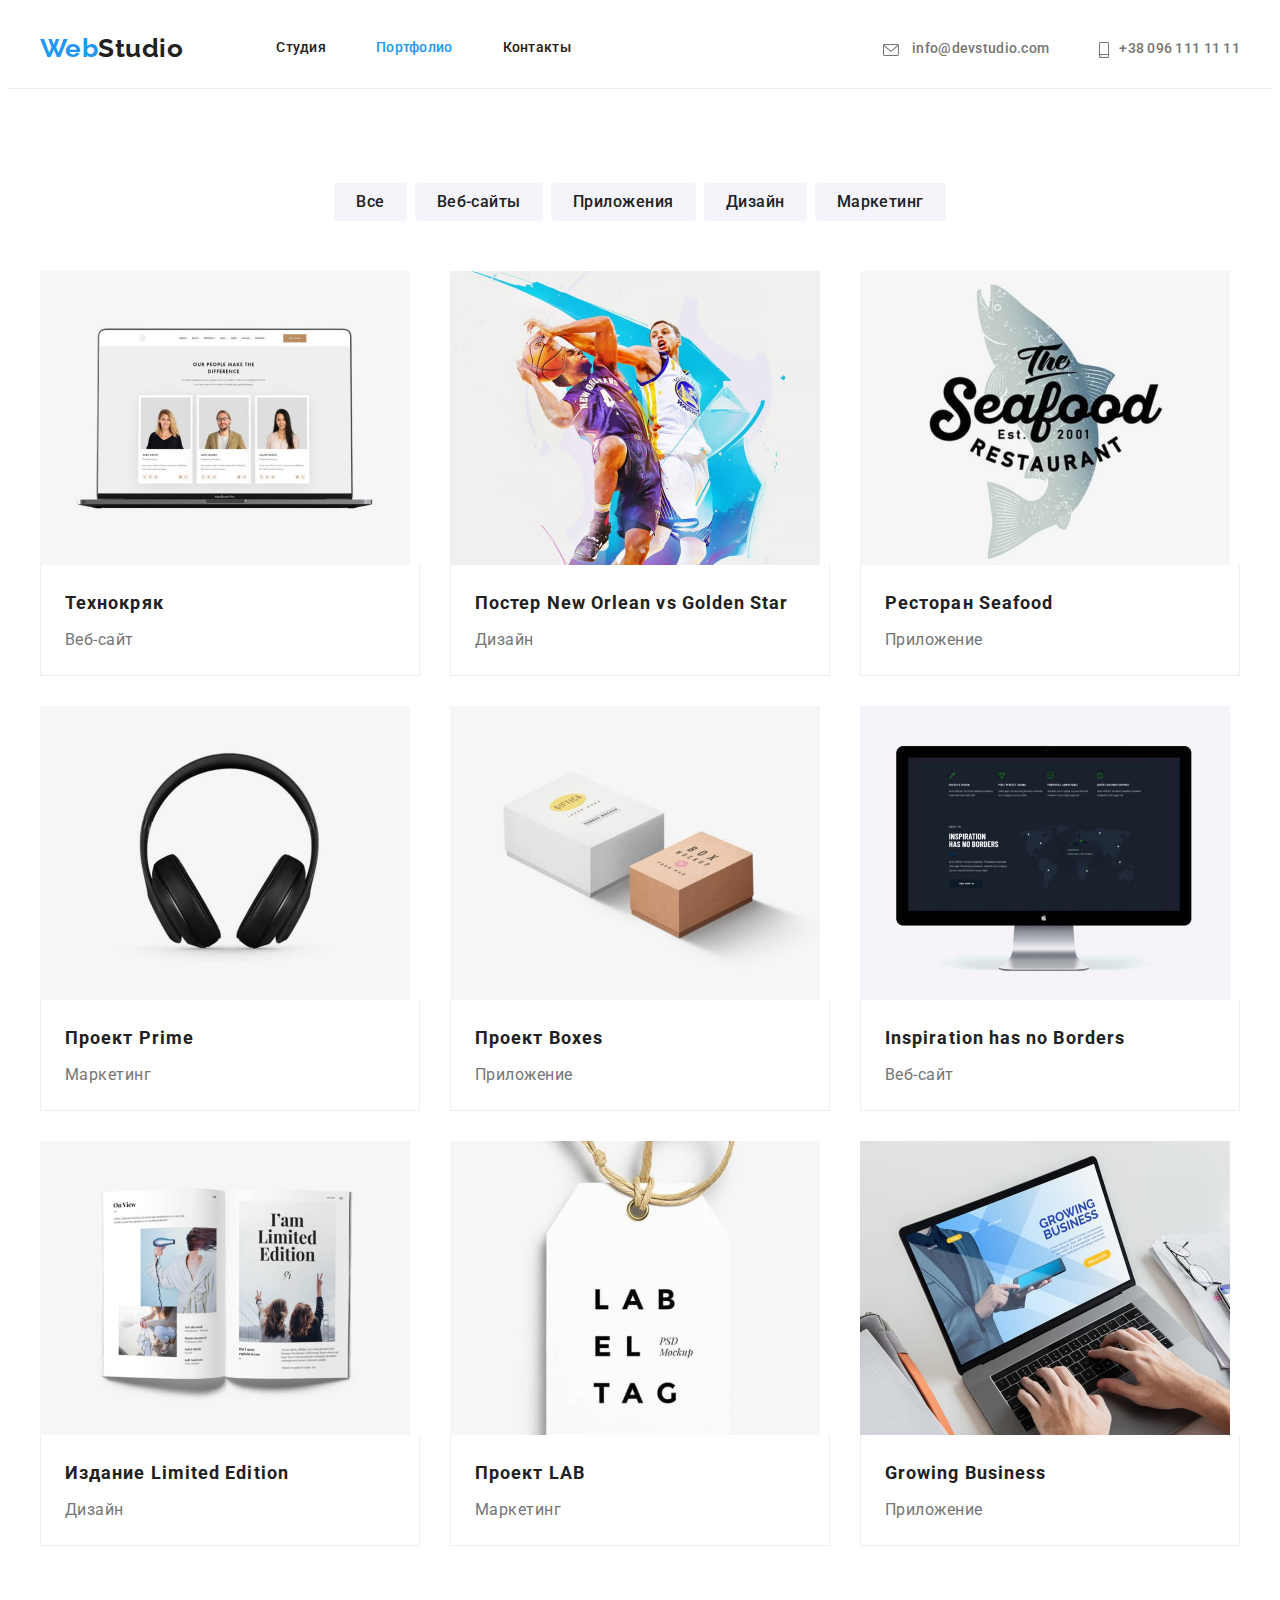
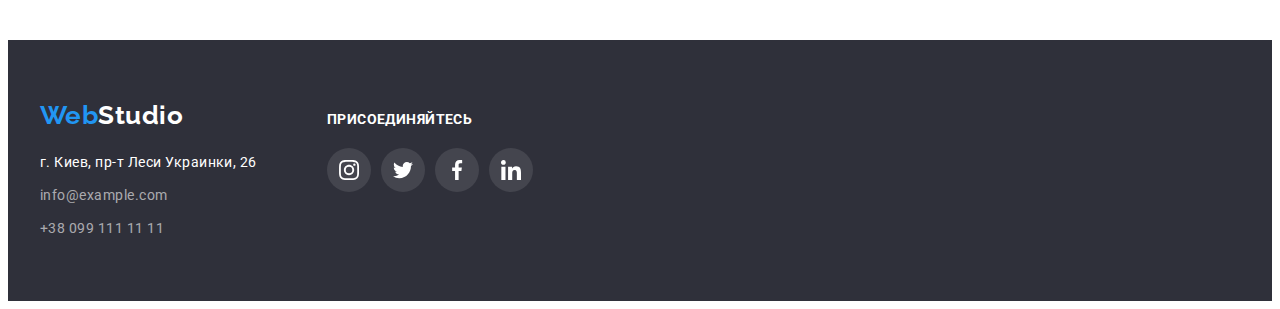
==== portfolio.html @ 871874ec "Initial structure creation" ====
<!DOCTYPE html>
<html lang="ru">
  <head>
    <meta charset="UTF-8" />
    <meta name="description" content="Портфолио вебстудии" />
    <meta http-equiv="X-UA-Compatible" content="IE=edge" />
    <meta name="viewport" content="width=device-width, initial-scale=1.0" />
    <link
      href="https://fonts.googleapis.com/css2?family=Raleway:wght@700&family=Roboto:wght@400;500;700;900&display=swap"
      rel="stylesheet"
    />
    <link
      rel="stylesheet"
      href="https://cdnjs.cloudflare.com/ajax/libs/modern-normalize/1.1.0/modern-normalize.min.css"
      integrity="sha512-wpPYUAdjBVSE4KJnH1VR1HeZfpl1ub8YT/NKx4PuQ5NmX2tKuGu6U/JRp5y+Y8XG2tV+wKQpNHVUX03MfMFn9Q=="
      crossorigin="anonymous"
      referrerpolicy="no-referrer"
    />
    <link rel="stylesheet" href="./css/styles.css" />
    <title>Портфолио</title>
  </head>
  <body>
    <header class="page-header-border">
      <div class="page-header container">
        <nav class="site-nav">
          <a class="logo" href="./index.html" title="На главную" lang="en"
            ><span class="logo accent">Web</span>Studio</a
          >
          <ul class="site-nav-links list">
            <li class="item"><a class="site-nav-link" href="./index.html">Студия</a></li>
            <li class="item">
              <a class="site-nav-link current" href="./portfolio.html">Портфолио</a>
            </li>
            <li class="item"><a class="site-nav-link" href="">Контакты</a></li>
          </ul>
        </nav>
        <ul class="contacts-header list">
          <li class="item">
            <a class="contacts-header-link" href="mailto:info@devstudio.com">
              <svg class="icon-contacts" width="16" height="12">
                <use href="./images/symbol-defs.svg#icon-envelope"></use>
              </svg>
              info@devstudio.com</a
            >
          </li>
          <li class="item">
            <a class="contacts-header-link" href="tel:+380961111111">
              <svg class="icon-contacts" width="10" height="16">
                <use href="./images/symbol-defs.svg#icon-smartphone"></use></svg
              >+38 096 111 11 11</a
            >
          </li>
        </ul>
      </div>
    </header>

    <main>
      <!-- work examples section-->

      <section class="section">
        <div class="container">
          <!-- Filter Buttons -->
          <ul class="filter-buttons list">
            <li class="item"><button class="filter-button" type="button">Все</button></li>
            <li class="item"><button class="filter-button" type="button">Веб-сайты</button></li>
            <li class="item"><button class="filter-button" type="button">Приложения</button></li>
            <li class="item"><button class="filter-button" type="button">Дизайн</button></li>
            <li class="item"><button class="filter-button" type="button">Маркетинг</button></li>
          </ul>

          <ul class="examples-cards list">
            <li class="examples-card">
              <a class="examples-link" href="">
                <img
                  src="./images/portfolio_001.jpg"
                  alt="Веб-сайт на экране ноутбука"
                  width="370"
                  height="294"
                />
                <div class="examples-card-content">
                  <h2 class="examples-title">Технокряк</h2>
                  <p class="examples-text">Веб-сайт</p>
                </div>
              </a>
            </li>
            <li class="examples-card">
              <a class="examples-link" href="">
                <img
                  src="./images/portfolio_002.jpg"
                  alt="Постер с двумя баскетболистами и мячом"
                  width="370"
                  height="294"
                />
                <div class="examples-card-content">
                  <h2 class="examples-title">Постер New Orlean vs Golden Star</h2>
                  <p class="examples-text">Дизайн</p>
                </div>
              </a>
            </li>
            <li class="examples-card">
              <a class="examples-link" href="">
                <img
                  src="./images/portfolio_003.jpg"
                  alt="Логотип реторана на фоне изображения рыбы"
                  width="370"
                  height="294"
                />
                <div class="examples-card-content">
                  <h2 class="examples-title">Ресторан Seafood</h2>
                  <p class="examples-text">Приложение</p>
                </div>
              </a>
            </li>
            <li class="examples-card">
              <a class="examples-link" href="">
                <img
                  src="./images/portfolio_004.jpg"
                  alt="Большие чёрные наушники"
                  width="370"
                  height="294"
                />
                <div class="examples-card-content">
                  <h2 class="examples-title">Проект Prime</h2>
                  <p class="examples-text">Маркетинг</p>
                </div>
              </a>
            </li>
            <li class="examples-card">
              <a class="examples-link" href="">
                <img
                  src="./images/portfolio_005.jpg"
                  alt="Две коробки - белая и коричневая"
                  width="370"
                  height="294"
                />
                <div class="examples-card-content">
                  <h2 class="examples-title">Проект Boxes</h2>
                  <p class="examples-text">Приложение</p>
                </div>
              </a>
            </li>
            <li class="examples-card">
              <a class="examples-link" href="">
                <img
                  src="./images/portfolio_006.jpg"
                  alt="Веб-сайт на экране монитора"
                  width="370"
                  height="294"
                />
                <div class="examples-card-content">
                  <h2 class="examples-title">Inspiration has no Borders</h2>
                  <p class="examples-text">Веб-сайт</p>
                </div>
              </a>
            </li>
            <li class="examples-card">
              <a class="examples-link" href="">
                <img
                  src="./images/portfolio_007.jpg"
                  alt="Раскрытая книга с картинками"
                  width="370"
                  height="294"
                />
                <div class="examples-card-content">
                  <h2 class="examples-title">Издание Limited Edition</h2>
                  <p class="examples-text">Дизайн</p>
                </div>
              </a>
            </li>
            <li class="examples-card">
              <a class="examples-link" href="">
                <img
                  src="./images/portfolio_008.jpg"
                  alt="Картонная бирка"
                  width="370"
                  height="294"
                />
                <div class="examples-card-content">
                  <h2 class="examples-title">Проект LAB</h2>
                  <p class="examples-text">Маркетинг</p>
                </div>
              </a>
            </li>
            <li class="examples-card">
              <a class="examples-link" href="">
                <img
                  src="./images/portfolio_009.jpg"
                  alt="Ноутбук с веб-сайтои на экране"
                  width="370"
                  height="294"
                />
                <div class="examples-card-content">
                  <h2 class="examples-title">Growing Business</h2>
                  <p class="examples-text">Приложение</p>
                </div>
              </a>
            </li>
          </ul>
        </div>
      </section>
    </main>

    <footer class="page-footer">
      <div class="container footer">
        <div>
          <a class="logo white" href="./index.html" title="На главную" lang="en"
            ><span class="logo accent">Web</span>Studio</a
          >
          <address>
            <ul class="list">
              <li class="footer-address">
                <a class="postal-address" href="">г. Киев, пр-т Леси Украинки, 26</a>
              </li>
              <li class="footer-address">
                <a class="contacts-footer" href="mailto:info@example.com">info@example.com</a>
              </li>
              <li class="footer-address">
                <a class="contacts-footer" href="tel:+380991111111">+38 099 111 11 11</a>
              </li>
            </ul>
          </address>
        </div>
        <div class="footer-social">
          <p class="footer-social-title">присоединяйтесь</p>
          <ul class="social-links-list list">
            <li class="item">
              <a href="#" class="social-links transparent-background" aria-label="Instagram">
                <svg class="icon-social" width="20" height="20">
                  <use href="./images/symbol-defs.svg#icon-instagram"></use>
                </svg>
              </a>
            </li>
            <li class="item">
              <a href="#" class="social-links transparent-background" aria-label="Twitter">
                <svg class="icon-social" width="20" height="20">
                  <use href="./images/symbol-defs.svg#icon-twitter"></use>
                </svg>
              </a>
            </li>
            <li class="item">
              <a href="#" class="social-links transparent-background" aria-label="Facebook">
                <svg class="icon-social" width="20" height="20">
                  <use href="./images/symbol-defs.svg#icon-facebook"></use>
                </svg>
              </a>
            </li>
            <li class="item">
              <a href="#" class="social-links transparent-background" aria-label="LinkedIn">
                <svg class="icon-social" width="20" height="20">
                  <use href="./images/symbol-defs.svg#icon-linkedin"></use>
                </svg>
              </a>
            </li>
          </ul>
        </div>
      </div>
    </footer>
  </body>
</html>
---- css/styles.css ----
:root {
  --white-color: #ffffff;
  --white-semitransparent-color: rgba(255, 255, 255, 0.6);
  --secondary-background-color: #f5f4fa;
  --dark-background-color: #2f303a;
  --primary-text-color: #757575;
  --title-text-color: #212121;
  --accent-color: #2196f3;
  --cards-gap: 30px;
  --icon-grey: #afb1b8;
}

body {
  background-color: var(--white-color);
  color: var(--primary-text-color);
  font-family: 'Roboto', sans-serif;
  letter-spacing: 0.03em;
}

/* utilities */
h1,
h2,
h3,
h4,
h5,
h6,
p {
  margin: 0;
}
img {
  display: block;
  max-width: 100%;
  height: auto;
}
.list {
  padding: 0;
  margin: 0;

  list-style: none;
}
.container {
  width: 1200px;
  margin-top: 0;
  margin-bottom: 0;
  margin-left: auto;
  margin-right: auto;
  padding: 0 15px;

  /* outline: 1px solid tomato; */
}

.section {
  padding-top: 94px;
  padding-bottom: 94px;
}

.no-padding-top {
  padding-top: 0;
}

.section-title {
  color: var(--title-text-color);
  margin-bottom: 50px;

  font-weight: 700;
  font-size: 36px;
  line-height: 1.17;
  text-align: center;
}

/* logo */
.logo {
  display: inline-block;
  margin-top: 0;
  margin-bottom: 0;

  color: var(--title-text-color);
  font-family: 'Raleway', sans-serif;
  font-weight: 700;
  font-size: 26px;
  line-height: 1.19;

  text-decoration: none;
}

.white {
  margin-bottom: 20px;

  color: var(--white-color);
}
.accent {
  color: var(--accent-color);
}

/* header */
.page-header {
  display: flex;
  align-items: center;
}
.page-header-border {
  border-bottom: 1px solid #ececec;
}

/* site navigation */

.site-nav {
  display: flex;
  align-items: center;
}
.site-nav-links {
  display: flex;
}

.site-nav-link {
  display: block;
  padding-top: 32px;
  padding-bottom: 32px;

  color: var(--title-text-color);
  font-weight: 500;
  font-size: 14px;
  line-height: 1.14;
  letter-spacing: 0.02em;

  text-decoration: none;
}
.site-nav-links > .item:first-child {
  margin-left: 93px;
}
.site-nav-links > .item:not(:last-child) {
  margin-right: 50px;
}

.site-nav-link:hover,
.site-nav-link:focus,
.site-nav-link.current {
  color: var(--accent-color);
}

/* contacts */

.contacts-header {
  display: flex;
  align-items: center;
  margin-left: auto;
}
.contacts-header > .item:not(:last-child) {
  margin-right: 50px;
}
.contacts-header-link,
.contacts-header-link:visited {
  color: var(--primary-text-color);

  font-weight: 500;
  font-size: 14px;
  line-height: 1.14;
  letter-spacing: 0.02em;

  text-decoration: none;
}
.icon-contacts {
  vertical-align: middle;
  margin-right: 10px;
  fill: currentColor;
}

.contacts-footer,
.contacts-footer:visited {
  margin-top: 0;
  margin-bottom: 0;
  color: var(--white-semitransparent-color);

  font-style: normal;
  font-size: 14px;
  line-height: 1.71;

  text-decoration: none;
}
.contacts-header-link:hover,
.contacts-header-link:focus,
.contacts-footer:hover,
.contacts-footer:focus {
  color: var(--accent-color);
}
.postal-address {
  color: var(--white-color);
  font-style: normal;
  font-size: 14px;
  line-height: 1.71;
  text-decoration: none;
}

/* hero section */
.hero {
  padding-top: 200px;
  padding-bottom: 200px;
  height: 600px;
  max-width: 1600px;
  margin-left: auto;
  margin-right: auto;

  background-color: #c4c4c4;
  background-image: linear-gradient(to right, rgba(47, 48, 58, 0.4), rgba(47, 48, 58, 0.4)),
    url('../images/hero-background.jpg');
  background-position: center;
  background-size: cover;
  background-repeat: no-repeat;

  text-align: center;
}
.hero-title {
  margin-bottom: 30px;

  color: var(--white-color);
  font-weight: 900;
  font-size: 44px;
  line-height: 1.36;
  text-align: center;
  letter-spacing: 0.06em;
  text-transform: uppercase;
}
.hero-button {
  min-width: 200px;
  min-height: 50px;
  padding: 10px 32px;
  margin-top: 0;
  margin-bottom: 0;

  cursor: pointer;
  border: 1px transparent;
  border-radius: 4px;
  color: var(--white-color);
  background-color: var(--accent-color);

  font-family: inherit;
  font-weight: 700;
  font-size: 16px;
  line-height: 1.88;
  text-align: center;
  letter-spacing: 0.06em;
}

/* features section */
.features-cards {
  display: flex;
  align-items: flex-start;
}
.features-card {
  flex-basis: calc((100% - (var(--cards-gap) * 3)) / 4);
}
.icon-features-block {
  display: flex;
  justify-content: center;
  align-items: center;
  height: 120px;
  margin-bottom: 30px;

  background-color: var(--secondary-background-color);
  border-radius: 4px;
}
.features-card:not(:last-child) {
  margin-right: var(--cards-gap);
}
.features-title {
  margin-bottom: 10px;

  color: var(--title-text-color);
  font-weight: 700;
  font-size: 14px;
  line-height: 1.14;
  text-transform: uppercase;
}
.features-text {
  font-size: 14px;
  line-height: 1.71;
}

/* specialisation section */
.specialisation-list {
  display: flex;
}
.specialisation-list > .item {
  flex-basis: calc((100% - (var(--cards-gap) * 2)) / 3);
}
.specialisation-list > .item:not(:last-child) {
  margin-right: var(--cards-gap);
}

/* our team section */
.team {
  background-color: var(--secondary-background-color);
}
.team-cards {
  display: flex;
}
.team-card {
  flex-basis: calc((100% - (var(--cards-gap) * 3)) / 4);

  background-color: var(--white-color);

  border-bottom-left-radius: 4px;
  border-bottom-right-radius: 4px;
  box-shadow: 0px 1px 3px rgba(0, 0, 0, 0.12), 0px 1px 1px rgba(0, 0, 0, 0.14),
    0px 2px 1px rgba(0, 0, 0, 0.2);
}
.team-card:not(:last-child) {
  margin-right: var(--cards-gap);
}
.team-card-content {
  padding-top: 30px;
  padding-bottom: 30px;
  padding-left: 32px;
  padding-right: 32px;
}
.team-member-title {
  margin-bottom: 10px;

  color: var(--title-text-color);
  font-weight: 500;
  font-size: 16px;
  line-height: 1.19;
  text-align: center;
}
.team-text {
  margin-bottom: 16px;

  font-size: 16px;
  line-height: 1.19;
  text-align: center;
}
.social-links-list {
  display: flex;
  align-items: center;
}
.social-links-list > .item:not(:last-child) {
  margin-right: 10px;
}
.social-links {
  display: flex;
  justify-content: center;
  align-items: center;

  height: 44px;
  width: 44px;

  color: var(--icon-grey);
  border-radius: 50%;
}
.icon-social {
  display: block;
  fill: currentColor;
}

.social-links:hover,
.social-links:focus {
  background-color: var(--accent-color);
  color: var(--white-color);
}

/* clients section */

.clients {
  display: flex;
  align-items: center;
}
.clients > .item {
  flex-basis: calc(100% - (5 * var(--cards-gap)) / 6);
}
.clients > .item:not(:last-child) {
  margin-right: var(--cards-gap);
}
.clients-link,
.clients-link:visited {
  display: flex;
  justify-content: center;
  align-items: center;
  width: 100%;
  height: 92px;

  color: var(--icon-grey);
  border: 1px solid var(--icon-grey);
  border-radius: 4px;
  text-decoration: none;
}
.clients-link:hover,
.clients-link:focus {
  border-color: var(--accent-color);
  color: var(--accent-color);
}
.icon-clients {
  display: block;
  fill: currentColor;
}

/* filter buttons */

.filter-buttons {
  display: flex;
  justify-content: center;
  margin-bottom: 50px;
}
.filter-button {
  min-height: 38px;
  padding-top: 6px;
  padding-bottom: 6px;
  padding-left: 22px;
  padding-right: 22px;

  color: var(--title-text-color);
  background-color: var(--secondary-background-color);
  cursor: pointer;
  border: 1px transparent;
  border-radius: 4px;

  font-family: inherit;
  font-weight: 500;
  font-size: 16px;
  line-height: 1.63;
  text-align: center;
  letter-spacing: 0.03em;
}
.filter-buttons > .item:not(:last-child) {
  padding-right: 8px;
}
.filter-button:hover,
.filter-button:focus {
  color: var(--white-color);
  background-color: var(--accent-color);
  box-shadow: 0px 3px 1px rgba(0, 0, 0, 0.1), 0px 1px 2px rgba(0, 0, 0, 0.08),
    0px 2px 2px rgba(0, 0, 0, 0.12);
}

/* work examples section */
/* grid container */

.examples-cards {
  display: flex;
  flex-wrap: wrap;
  margin-top: calc(-1 * var(--cards-gap));
  margin-left: calc(-1 * var(--cards-gap));
}
.examples-link,
.examples-link:visited {
  text-decoration: none;
}
.examples-card {
  flex-basis: calc(100% / 3 - var(--cards-gap));

  margin-left: var(--cards-gap);
  margin-top: var(--cards-gap);

  background-color: var(--white-color);
}
.examples-card:hover,
.examples-card:focus {
  box-shadow: 0px 1px 1px rgba(0, 0, 0, 0.12), 0px 4px 4px rgba(0, 0, 0, 0.06),
    1px 4px 6px rgba(0, 0, 0, 0.16);
}
.examples-card-content {
  padding-top: 20px;
  padding-bottom: 20px;
  padding-left: 24px;
  padding-right: 24px;

  --border-card-color: #eeeeee;

  border-bottom: 1px solid var(--border-card-color);
  border-left: 1px solid var(--border-card-color);
  border-right: 1px solid var(--border-card-color);
}
.examples-title {
  color: var(--title-text-color);
  margin-bottom: 4px;

  font-weight: 700;
  font-size: 18px;
  line-height: 2;
  letter-spacing: 0.06em;
}
.examples-text {
  font-size: 16px;
  line-height: 1.88;
}
.examples-link,
.examples-link:visited {
  color: var(--primary-text-color);
  text-decoration: none;
}

/* page footer */
.page-footer {
  padding-top: 60px;
  padding-bottom: 60px;

  background-color: var(--dark-background-color);
}
.footer {
  display: flex;
  align-items: flex-start;
}
.footer-address:not(:last-child) {
  margin-bottom: 9px;
}
.footer-social {
  margin-left: 70px;
  padding-top: 12px;
  color: var(--white-color);
}
.footer-social-title {
  margin-bottom: 20px;

  font-weight: 700;
  font-size: 14px;
  line-height: 1.14;
  letter-spacing: 0.03em;
  text-transform: uppercase;
}
.transparent-background {
  color: var(--white-color);
  background-color: rgba(255, 255, 255, 0.1);
}
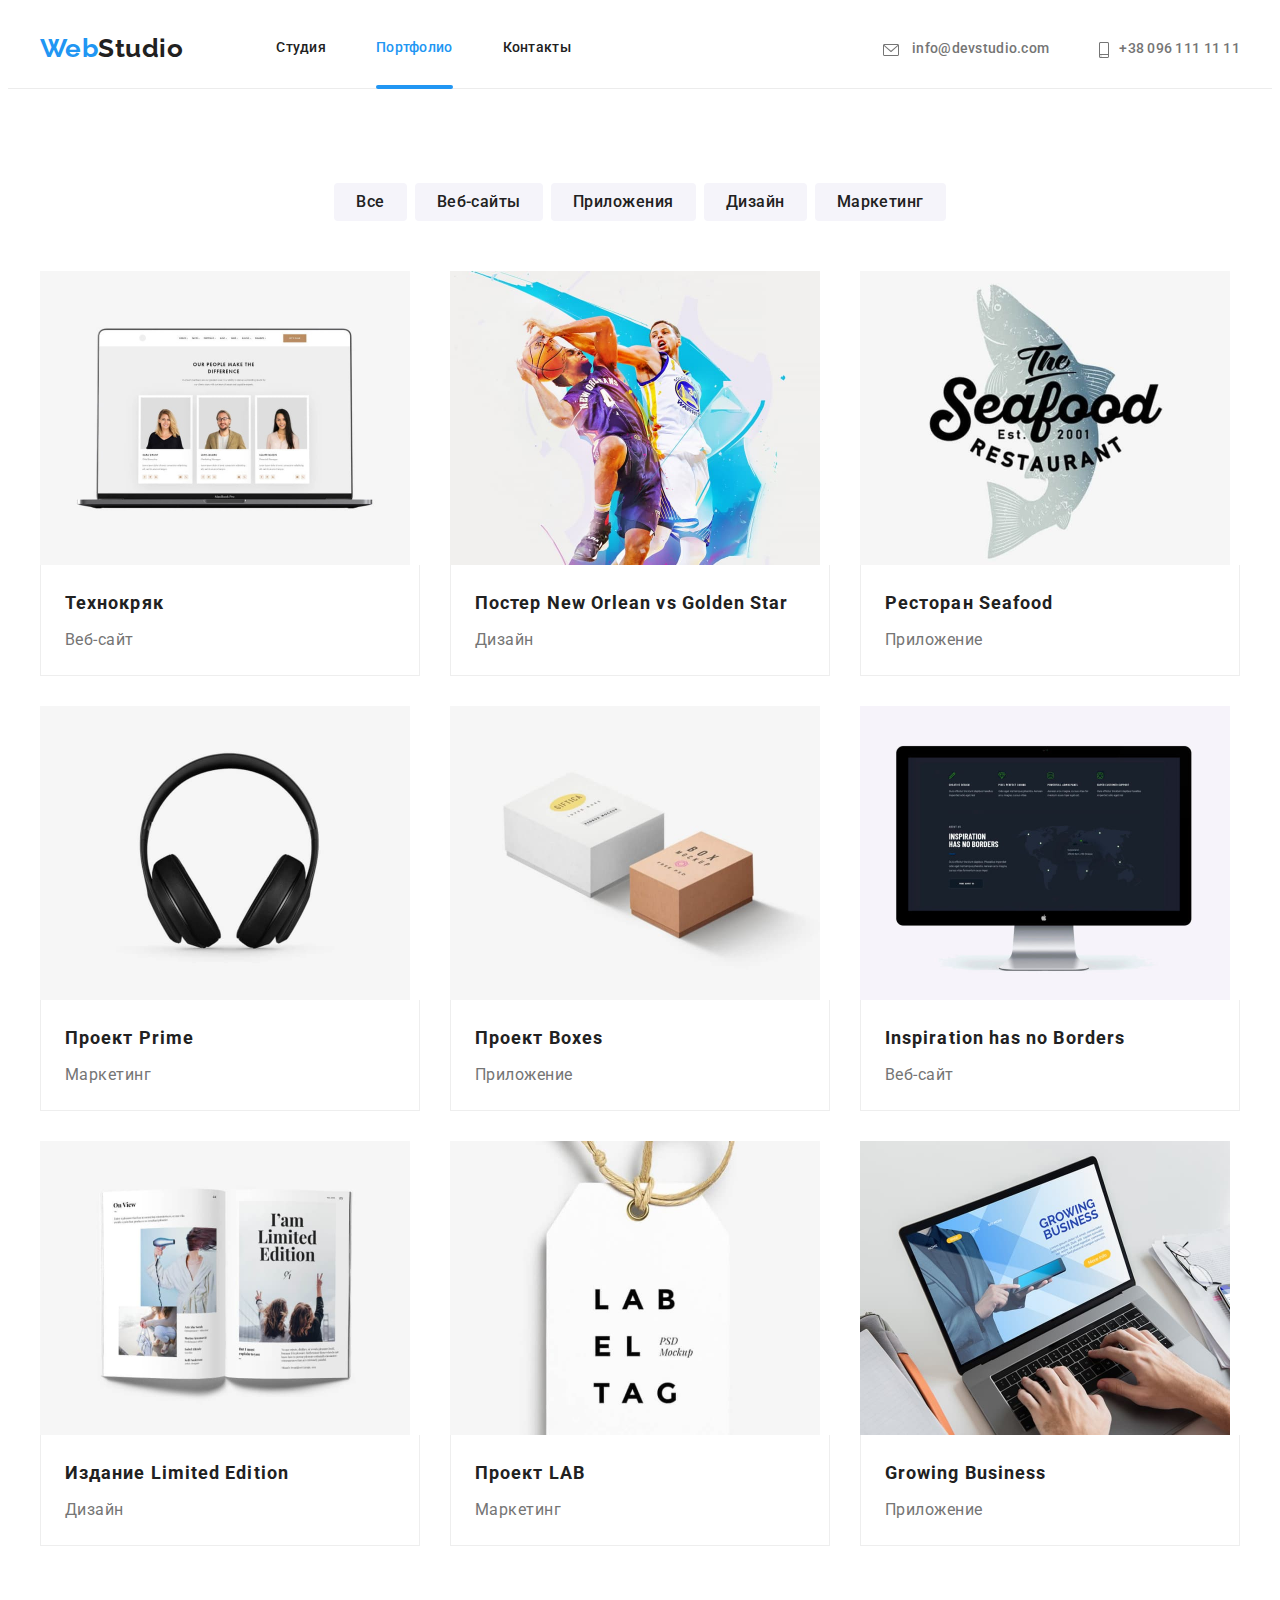
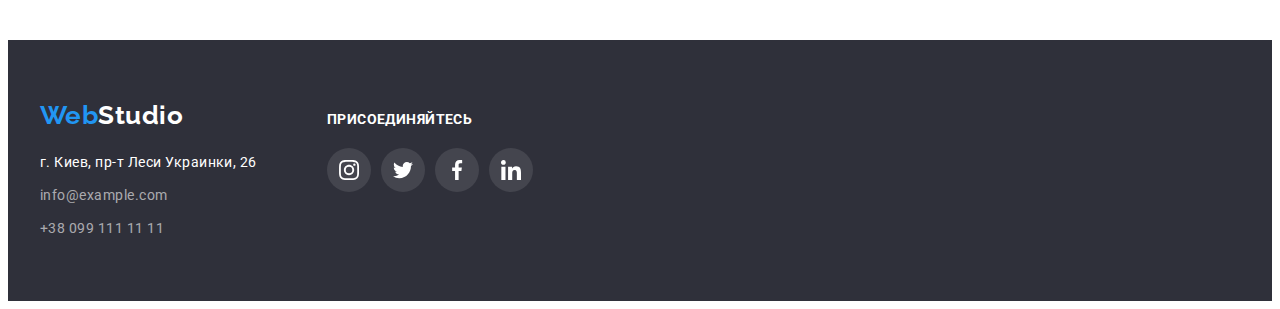
==== commit c5e5e244: "Modal form and animation added" ====
--- a/portfolio.html
+++ b/portfolio.html
@@ -71,12 +71,21 @@
           <ul class="examples-cards list">
             <li class="examples-card">
               <a class="examples-link" href="">
-                <img
-                  src="./images/portfolio_001.jpg"
-                  alt="Веб-сайт на экране ноутбука"
-                  width="370"
-                  height="294"
-                />
+                <div class="overlay-container">
+                  <div class="overlay">
+                    <p class="overlay-description">
+                      Технокряк это современная площадка распространения коронавируса. Компании
+                      используют эту платформу для цифрового шпионажа и атак на защищённые сервера
+                      конкурентов.
+                    </p>
+                  </div>
+                  <img
+                    src="./images/portfolio_001.jpg"
+                    alt="Веб-сайт на экране ноутбука"
+                    width="370"
+                    height="294"
+                  />
+                </div>
                 <div class="examples-card-content">
                   <h2 class="examples-title">Технокряк</h2>
                   <p class="examples-text">Веб-сайт</p>
@@ -85,12 +94,21 @@
             </li>
             <li class="examples-card">
               <a class="examples-link" href="">
-                <img
-                  src="./images/portfolio_002.jpg"
-                  alt="Постер с двумя баскетболистами и мячом"
-                  width="370"
-                  height="294"
-                />
+                <div class="overlay-container">
+                  <div class="overlay">
+                    <p class="overlay-description">
+                      Технокряк это современная площадка распространения коронавируса. Компании
+                      используют эту платформу для цифрового шпионажа и атак на защищённые сервера
+                      конкурентов.
+                    </p>
+                  </div>
+                  <img
+                    src="./images/portfolio_002.jpg"
+                    alt="Постер с двумя баскетболистами и мячом"
+                    width="370"
+                    height="294"
+                  />
+                </div>
                 <div class="examples-card-content">
                   <h2 class="examples-title">Постер New Orlean vs Golden Star</h2>
                   <p class="examples-text">Дизайн</p>
@@ -99,12 +117,21 @@
             </li>
             <li class="examples-card">
               <a class="examples-link" href="">
-                <img
-                  src="./images/portfolio_003.jpg"
-                  alt="Логотип реторана на фоне изображения рыбы"
-                  width="370"
-                  height="294"
-                />
+                <div class="overlay-container">
+                  <div class="overlay">
+                    <p class="overlay-description">
+                      Технокряк это современная площадка распространения коронавируса. Компании
+                      используют эту платформу для цифрового шпионажа и атак на защищённые сервера
+                      конкурентов.
+                    </p>
+                  </div>
+                  <img
+                    src="./images/portfolio_003.jpg"
+                    alt="Логотип ресторана на фоне изображения рыбы"
+                    width="370"
+                    height="294"
+                  />
+                </div>
                 <div class="examples-card-content">
                   <h2 class="examples-title">Ресторан Seafood</h2>
                   <p class="examples-text">Приложение</p>
@@ -113,12 +140,21 @@
             </li>
             <li class="examples-card">
               <a class="examples-link" href="">
-                <img
-                  src="./images/portfolio_004.jpg"
-                  alt="Большие чёрные наушники"
-                  width="370"
-                  height="294"
-                />
+                <div class="overlay-container">
+                  <div class="overlay">
+                    <p class="overlay-description">
+                      Технокряк это современная площадка распространения коронавируса. Компании
+                      используют эту платформу для цифрового шпионажа и атак на защищённые сервера
+                      конкурентов.
+                    </p>
+                  </div>
+                  <img
+                    src="./images/portfolio_004.jpg"
+                    alt="Большие чёрные наушники"
+                    width="370"
+                    height="294"
+                  />
+                </div>
                 <div class="examples-card-content">
                   <h2 class="examples-title">Проект Prime</h2>
                   <p class="examples-text">Маркетинг</p>
@@ -127,12 +163,21 @@
             </li>
             <li class="examples-card">
               <a class="examples-link" href="">
-                <img
-                  src="./images/portfolio_005.jpg"
-                  alt="Две коробки - белая и коричневая"
-                  width="370"
-                  height="294"
-                />
+                <div class="overlay-container">
+                  <div class="overlay">
+                    <p class="overlay-description">
+                      Технокряк это современная площадка распространения коронавируса. Компании
+                      используют эту платформу для цифрового шпионажа и атак на защищённые сервера
+                      конкурентов.
+                    </p>
+                  </div>
+                  <img
+                    src="./images/portfolio_005.jpg"
+                    alt="Две коробки - белая и коричневая"
+                    width="370"
+                    height="294"
+                  />
+                </div>
                 <div class="examples-card-content">
                   <h2 class="examples-title">Проект Boxes</h2>
                   <p class="examples-text">Приложение</p>
@@ -141,12 +186,21 @@
             </li>
             <li class="examples-card">
               <a class="examples-link" href="">
-                <img
-                  src="./images/portfolio_006.jpg"
-                  alt="Веб-сайт на экране монитора"
-                  width="370"
-                  height="294"
-                />
+                <div class="overlay-container">
+                  <div class="overlay">
+                    <p class="overlay-description">
+                      Технокряк это современная площадка распространения коронавируса. Компании
+                      используют эту платформу для цифрового шпионажа и атак на защищённые сервера
+                      конкурентов.
+                    </p>
+                  </div>
+                  <img
+                    src="./images/portfolio_006.jpg"
+                    alt="Веб-сайт на экране монитора"
+                    width="370"
+                    height="294"
+                  />
+                </div>
                 <div class="examples-card-content">
                   <h2 class="examples-title">Inspiration has no Borders</h2>
                   <p class="examples-text">Веб-сайт</p>
@@ -155,12 +209,21 @@
             </li>
             <li class="examples-card">
               <a class="examples-link" href="">
-                <img
-                  src="./images/portfolio_007.jpg"
-                  alt="Раскрытая книга с картинками"
-                  width="370"
-                  height="294"
-                />
+                <div class="overlay-container">
+                  <div class="overlay">
+                    <p class="overlay-description">
+                      Технокряк это современная площадка распространения коронавируса. Компании
+                      используют эту платформу для цифрового шпионажа и атак на защищённые сервера
+                      конкурентов.
+                    </p>
+                  </div>
+                  <img
+                    src="./images/portfolio_007.jpg"
+                    alt="Раскрытая книга с картинками"
+                    width="370"
+                    height="294"
+                  />
+                </div>
                 <div class="examples-card-content">
                   <h2 class="examples-title">Издание Limited Edition</h2>
                   <p class="examples-text">Дизайн</p>
@@ -169,12 +232,21 @@
             </li>
             <li class="examples-card">
               <a class="examples-link" href="">
-                <img
-                  src="./images/portfolio_008.jpg"
-                  alt="Картонная бирка"
-                  width="370"
-                  height="294"
-                />
+                <div class="overlay-container">
+                  <div class="overlay">
+                    <p class="overlay-description">
+                      Технокряк это современная площадка распространения коронавируса. Компании
+                      используют эту платформу для цифрового шпионажа и атак на защищённые сервера
+                      конкурентов.
+                    </p>
+                  </div>
+                  <img
+                    src="./images/portfolio_008.jpg"
+                    alt="Картонная бирка"
+                    width="370"
+                    height="294"
+                  />
+                </div>
                 <div class="examples-card-content">
                   <h2 class="examples-title">Проект LAB</h2>
                   <p class="examples-text">Маркетинг</p>
@@ -183,12 +255,21 @@
             </li>
             <li class="examples-card">
               <a class="examples-link" href="">
-                <img
-                  src="./images/portfolio_009.jpg"
-                  alt="Ноутбук с веб-сайтои на экране"
-                  width="370"
-                  height="294"
-                />
+                <div class="overlay-container">
+                  <div class="overlay">
+                    <p class="overlay-description">
+                      Технокряк это современная площадка распространения коронавируса. Компании
+                      используют эту платформу для цифрового шпионажа и атак на защищённые сервера
+                      конкурентов.
+                    </p>
+                  </div>
+                  <img
+                    src="./images/portfolio_009.jpg"
+                    alt="Ноутбук с веб-сайтои на экране"
+                    width="370"
+                    height="294"
+                  />
+                </div>
                 <div class="examples-card-content">
                   <h2 class="examples-title">Growing Business</h2>
                   <p class="examples-text">Приложение</p>
--- a/css/styles.css
+++ b/css/styles.css
@@ -8,6 +8,8 @@
   --accent-color: #2196f3;
   --cards-gap: 30px;
   --icon-grey: #afb1b8;
+  --transition-duration: 250ms;
+  --transition-timing: cubic-bezier(0.4, 0, 0.2, 1);
 }
 
 body {
@@ -112,6 +114,7 @@
 }
 
 .site-nav-link {
+  position: relative;
   display: block;
   padding-top: 32px;
   padding-bottom: 32px;
@@ -123,6 +126,10 @@
   letter-spacing: 0.02em;
 
   text-decoration: none;
+
+  transition-property: color;
+  transition-duration: var(--transition-duration);
+  transition-timing-function: var(--transition-timing);
 }
 .site-nav-links > .item:first-child {
   margin-left: 93px;
@@ -130,7 +137,17 @@
 .site-nav-links > .item:not(:last-child) {
   margin-right: 50px;
 }
-
+.site-nav-link.current::after {
+  content: '';
+  width: 100%;
+  height: 4px;
+  position: absolute;
+  bottom: -1px;
+  left: 0;
+
+  background-color: var(--accent-color);
+  border-radius: 2px;
+}
 .site-nav-link:hover,
 .site-nav-link:focus,
 .site-nav-link.current {
@@ -157,6 +174,10 @@
   letter-spacing: 0.02em;
 
   text-decoration: none;
+
+  transition-property: color;
+  transition-duration: var(--transition-duration);
+  transition-timing-function: var(--transition-timing);
 }
 .icon-contacts {
   vertical-align: middle;
@@ -175,6 +196,10 @@
   line-height: 1.71;
 
   text-decoration: none;
+
+  transition-property: color;
+  transition-duration: var(--transition-duration);
+  transition-timing-function: var(--transition-timing);
 }
 .contacts-header-link:hover,
 .contacts-header-link:focus,
@@ -231,6 +256,7 @@
   border-radius: 4px;
   color: var(--white-color);
   background-color: var(--accent-color);
+  box-shadow: 0px 4px 4px rgba(0, 0, 0, 0.15);
 
   font-family: inherit;
   font-weight: 700;
@@ -281,9 +307,31 @@
 }
 .specialisation-list > .item {
   flex-basis: calc((100% - (var(--cards-gap) * 2)) / 3);
+  position: relative;
 }
 .specialisation-list > .item:not(:last-child) {
   margin-right: var(--cards-gap);
+}
+.specialisation-text-container {
+  display: flex;
+  justify-content: center;
+  align-items: center;
+  position: absolute;
+  bottom: 0;
+  left: 0;
+  width: 100%;
+  height: 70px;
+
+  background: rgba(47, 48, 58, 0.8);
+}
+.specialisation-text {
+  font-weight: 700;
+  font-size: 14px;
+  line-height: 1.14;
+  text-align: center;
+  text-transform: uppercase;
+
+  color: var(--white-color);
 }
 
 /* our team section */
@@ -345,6 +393,10 @@
 
   color: var(--icon-grey);
   border-radius: 50%;
+
+  transition-property: color, background-color;
+  transition-duration: var(--transition-duration);
+  transition-timing-function: var(--transition-timing);
 }
 .icon-social {
   display: block;
@@ -381,6 +433,10 @@
   border: 1px solid var(--icon-grey);
   border-radius: 4px;
   text-decoration: none;
+
+  transition-property: color, border-color;
+  transition-duration: var(--transition-duration);
+  transition-timing-function: var(--transition-timing);
 }
 .clients-link:hover,
 .clients-link:focus {
@@ -392,6 +448,78 @@
   fill: currentColor;
 }
 
+/* modal form */
+.modal-backdrop {
+  position: fixed;
+  top: 0;
+  left: 0;
+  width: 100vw;
+  height: 100vh;
+
+  visibility: visible;
+  opacity: 1;
+  background-color: rgba(0, 0, 0, 0.2);
+
+  transition-property: opacity, visibility;
+  transition-duration: var(--transition-duration);
+  transition-timing-function: var(--transition-timing);
+}
+.modal-form {
+  position: absolute;
+  top: 50%;
+  left: 50%;
+
+  width: 528px;
+  height: 581px;
+
+  background-color: var(--white-color);
+
+  transform: translate(-50%, -50%) scale(1);
+  transition-property: transform;
+  transition-duration: var(--transition-duration);
+  transition-timing-function: var(--transition-timing);
+}
+.close-button {
+  display: flex;
+  justify-content: center;
+  align-items: center;
+  position: absolute;
+  top: 8px;
+  right: 8px;
+  width: 30px;
+  height: 30px;
+  padding: 0;
+
+  border: 1px solid rgba(0, 0, 0, 0.1);
+  border-radius: 50%;
+  background-color: inherit;
+  color: #000;
+
+  transition-property: color, border-color, transform;
+  transition-duration: var(--transition-duration);
+  transition-timing-function: var(--transition-timing);
+}
+.icon-close {
+  position: absolute;
+
+  fill: currentColor;
+}
+.close-button:hover,
+.close-button:focus {
+  color: var(--accent-color);
+  border-color: var(--accent-color);
+  transform: rotateZ(360deg);
+}
+.modal-backdrop.is-hidden {
+  visibility: hidden;
+  pointer-events: none;
+  opacity: 0;
+  border-radius: 0;
+}
+.modal-backdrop.is-hidden > .modal-form {
+  transform: translate(-50%, -50%) scale(0);
+}
+/* portfolio */
 /* filter buttons */
 
 .filter-buttons {
@@ -418,6 +546,10 @@
   line-height: 1.63;
   text-align: center;
   letter-spacing: 0.03em;
+
+  transition-property: color, background-color, box-shadow;
+  transition-duration: var(--transition-duration);
+  transition-timing-function: var(--transition-timing);
 }
 .filter-buttons > .item:not(:last-child) {
   padding-right: 8px;
@@ -450,12 +582,51 @@
   margin-top: var(--cards-gap);
 
   background-color: var(--white-color);
+
+  transition-property: box-shadow;
+  transition-duration: var(--transition-duration);
+  transition-timing-function: var(--transition-timing);
 }
 .examples-card:hover,
-.examples-card:focus {
+.examples-card .examples-link:focus {
   box-shadow: 0px 1px 1px rgba(0, 0, 0, 0.12), 0px 4px 4px rgba(0, 0, 0, 0.06),
     1px 4px 6px rgba(0, 0, 0, 0.16);
 }
+.overlay-container {
+  position: relative;
+  overflow: hidden;
+}
+.overlay {
+  position: absolute;
+  top: 0;
+  left: 0;
+  width: 100%;
+  height: 100%;
+
+  padding-top: 63px;
+  padding-bottom: 63px;
+  padding-left: 24px;
+  padding-right: 24px;
+
+  background-color: var(--accent-color);
+
+  transform: translateY(100%);
+  transition-duration: var(--transition-duration);
+  transition-timing-function: var(--transition-timing);
+}
+.overlay-description {
+  color: var(--white-color);
+
+  font-size: 18px;
+  line-height: 1.56;
+}
+.examples-card:hover .overlay,
+.examples-link:focus .overlay {
+  transform: translateY(0);
+  transition-duration: var(--transition-duration);
+  transition-timing-function: var(--transition-timing);
+}
+
 .examples-card-content {
   padding-top: 20px;
   padding-bottom: 20px;
